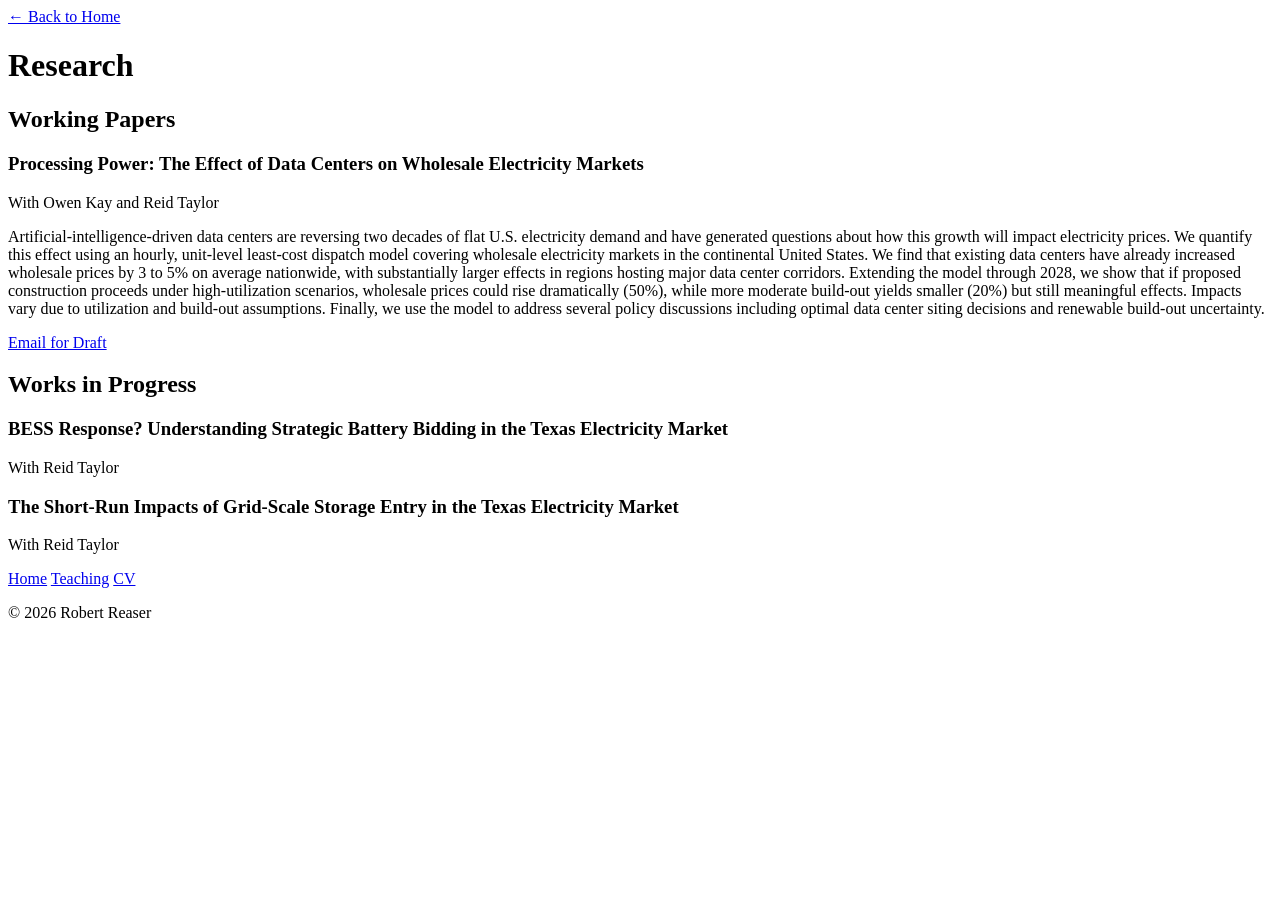
==== research.html @ 3b825744 "Update paper abstract in research.html" ====
<!DOCTYPE html>
<html lang="en">
<head>
    <meta charset="UTF-8">
    <meta name="viewport" content="width=device-width, initial-scale=1.0">
    <title>Research - Robert Reaser</title>
    <link rel="preconnect" href="https://fonts.googleapis.com">
    <link rel="preconnect" href="https://fonts.gstatic.com" crossorigin>
    <link href="https://fonts.googleapis.com/css2?family=Crimson+Pro:wght@300;400;600&family=Work+Sans:wght@400;500;600&display=swap" rel="stylesheet">
    <link rel="stylesheet" href="styles.css">
    <link rel="stylesheet" href="research.css">
</head>
<body>
    <div class="container">
        <header class="page-header">
            <a href="index.html" class="back-link">← Back to Home</a>
            <h1 class="page-title">Research</h1>
        </header>

        <section class="research-section">
            <h2 class="section-title">Working Papers</h2>
            
            <div class="paper">
                <h3 class="paper-title">Processing Power: The Effect of Data Centers on Wholesale Electricity Markets</h3>
                <p class="paper-meta">With Owen Kay and Reid Taylor</p>
                <p class="paper-abstract-short">Artificial-intelligence-driven data centers are reversing two decades of flat U.S. electricity demand and have generated questions about how this growth will impact electricity prices. We quantify this effect using an hourly, unit-level least-cost dispatch model covering wholesale electricity markets in the continental United States. We find that existing data centers have already increased wholesale prices by 3 to 5% on average nationwide, with substantially larger effects in regions hosting major data center corridors. Extending the model through 2028, we show that if proposed construction proceeds under high-utilization scenarios, wholesale prices could rise dramatically (50%), while more moderate build-out yields smaller (20%) but still meaningful effects. Impacts vary due to utilization and build-out assumptions. Finally, we use the model to address several policy discussions including optimal data center siting decisions and renewable build-out uncertainty.</p>
                <div class="paper-links">
                    <a href="mailto:rreaser@ucdavis.edu" class="paper-link">Email for Draft</a>
                </div>
            </div>

        </section>

        <section class="research-section">
            <h2 class="section-title">Works in Progress</h2>

            <div class="paper">
                <h3 class="paper-title">BESS Response? Understanding Strategic Battery Bidding in the Texas Electricity Market</h3>
                <p class="paper-meta">With Reid Taylor</p>
            </div>
            
            <div class="paper">
                <h3 class="paper-title">The Short-Run Impacts of Grid-Scale Storage Entry in the Texas Electricity Market</h3>
                <p class="paper-meta">With Reid Taylor</p>
            </div>

        </section>

        <nav class="navigation">
            <a href="index.html" class="nav-link">Home</a>
            <a href="teaching.html" class="nav-link">Teaching</a>
            <a href="cv.pdf" class="nav-link" target="_blank">CV</a>
        </nav>

        <footer class="footer">
            <p>© 2026 Robert Reaser</p>
        </footer>
    </div>

    <script src="script.js"></script>
</body>
</html>
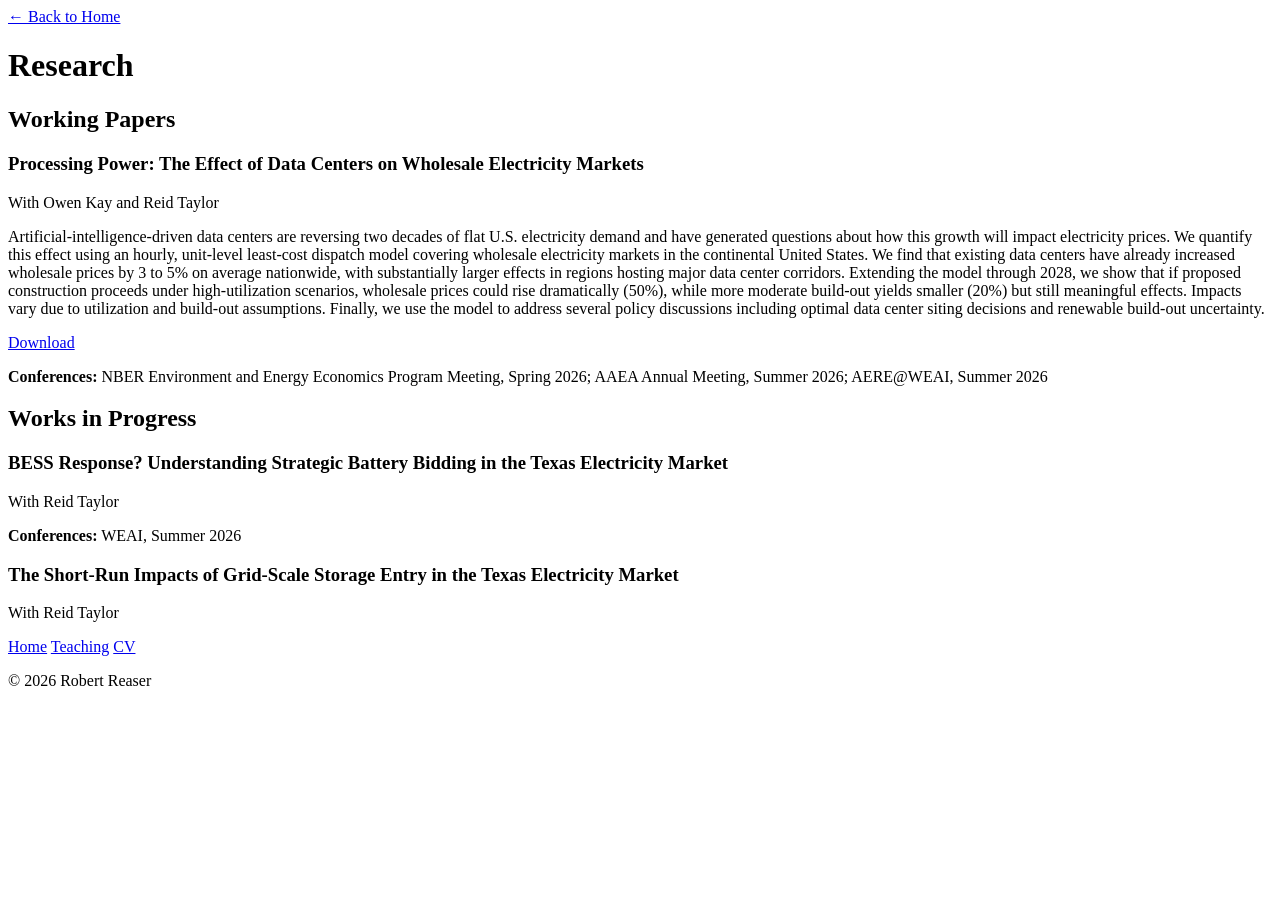
==== commit 032dbe38: "Modify conference details and add download link Updated conference information for two papers and ad" ====
--- a/research.html
+++ b/research.html
@@ -25,8 +25,9 @@
                 <p class="paper-meta">With Owen Kay and Reid Taylor</p>
                 <p class="paper-abstract-short">Artificial-intelligence-driven data centers are reversing two decades of flat U.S. electricity demand and have generated questions about how this growth will impact electricity prices. We quantify this effect using an hourly, unit-level least-cost dispatch model covering wholesale electricity markets in the continental United States. We find that existing data centers have already increased wholesale prices by 3 to 5% on average nationwide, with substantially larger effects in regions hosting major data center corridors. Extending the model through 2028, we show that if proposed construction proceeds under high-utilization scenarios, wholesale prices could rise dramatically (50%), while more moderate build-out yields smaller (20%) but still meaningful effects. Impacts vary due to utilization and build-out assumptions. Finally, we use the model to address several policy discussions including optimal data center siting decisions and renewable build-out uncertainty.</p>
                 <div class="paper-links">
-                    <a href="mailto:rreaser@ucdavis.edu" class="paper-link">Email for Draft</a>
+                    <a href="https://doi.org/10.24149/wp2606" class="paper-link">Download</a>
                 </div>
+                <p class="paper-conferences"><strong>Conferences:</strong> NBER Environment and Energy Economics Program Meeting, Spring 2026; AAEA Annual Meeting, Summer 2026; AERE@WEAI, Summer 2026</p>
             </div>
 
         </section>
@@ -37,6 +38,7 @@
             <div class="paper">
                 <h3 class="paper-title">BESS Response? Understanding Strategic Battery Bidding in the Texas Electricity Market</h3>
                 <p class="paper-meta">With Reid Taylor</p>
+                <p class="paper-conferences"><strong>Conferences:</strong> WEAI, Summer 2026</p>
             </div>
             
             <div class="paper">
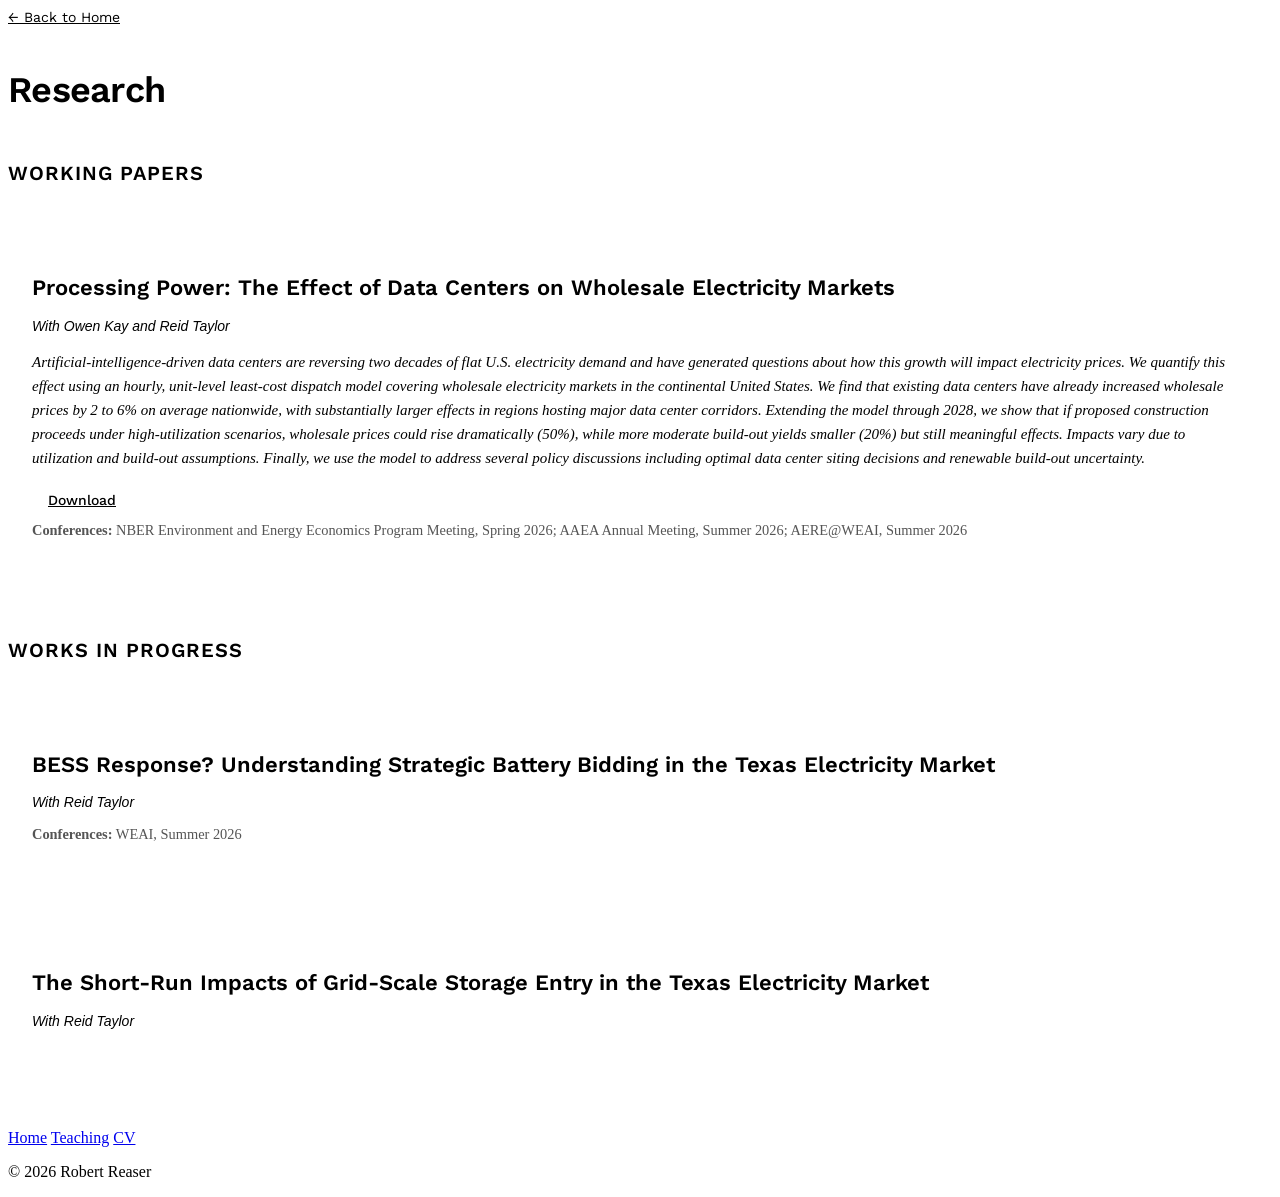
==== commit fa9d2668: "Update abstract with revised price impact estimates" ====
--- a/research.html
+++ b/research.html
@@ -23,7 +23,7 @@
             <div class="paper">
                 <h3 class="paper-title">Processing Power: The Effect of Data Centers on Wholesale Electricity Markets</h3>
                 <p class="paper-meta">With Owen Kay and Reid Taylor</p>
-                <p class="paper-abstract-short">Artificial-intelligence-driven data centers are reversing two decades of flat U.S. electricity demand and have generated questions about how this growth will impact electricity prices. We quantify this effect using an hourly, unit-level least-cost dispatch model covering wholesale electricity markets in the continental United States. We find that existing data centers have already increased wholesale prices by 3 to 5% on average nationwide, with substantially larger effects in regions hosting major data center corridors. Extending the model through 2028, we show that if proposed construction proceeds under high-utilization scenarios, wholesale prices could rise dramatically (50%), while more moderate build-out yields smaller (20%) but still meaningful effects. Impacts vary due to utilization and build-out assumptions. Finally, we use the model to address several policy discussions including optimal data center siting decisions and renewable build-out uncertainty.</p>
+                <p class="paper-abstract-short">Artificial-intelligence-driven data centers are reversing two decades of flat U.S. electricity demand and have generated questions about how this growth will impact electricity prices. We quantify this effect using an hourly, unit-level least-cost dispatch model covering wholesale electricity markets in the continental United States. We find that existing data centers have already increased wholesale prices by 2 to 6% on average nationwide, with substantially larger effects in regions hosting major data center corridors. Extending the model through 2028, we show that if proposed construction proceeds under high-utilization scenarios, wholesale prices could rise dramatically (50%), while more moderate build-out yields smaller (20%) but still meaningful effects. Impacts vary due to utilization and build-out assumptions. Finally, we use the model to address several policy discussions including optimal data center siting decisions and renewable build-out uncertainty.</p>
                 <div class="paper-links">
                     <a href="https://doi.org/10.24149/wp2606" class="paper-link">Download</a>
                 </div>
--- a/research.css
+++ b/research.css
@@ -0,0 +1,187 @@
+.page-header {
+    margin-bottom: 50px;
+    animation: fadeIn 0.8s ease-out;
+}
+
+.back-link {
+    font-family: 'Work Sans', sans-serif;
+    font-size: 14px;
+    color: var(--secondary-text);
+    display: inline-block;
+    margin-bottom: 20px;
+    transition: var(--transition);
+}
+
+.back-link:hover {
+    color: var(--accent-color);
+    transform: translateX(-5px);
+}
+
+.page-title {
+    font-family: 'Work Sans', sans-serif;
+    font-size: 36px;
+    font-weight: 600;
+    letter-spacing: -0.02em;
+    color: var(--primary-text);
+    margin-bottom: 10px;
+}
+
+.research-section {
+    margin-bottom: 60px;
+    animation: fadeIn 0.8s ease-out 0.3s both;
+}
+
+.section-title {
+    font-family: 'Work Sans', sans-serif;
+    font-size: 20px;
+    font-weight: 600;
+    letter-spacing: 0.05em;
+    text-transform: uppercase;
+    color: var(--accent-color);
+    margin-bottom: 30px;
+    padding-bottom: 12px;
+    border-bottom: 2px solid var(--border-color);
+}
+
+.paper {
+    margin-bottom: 40px;
+    padding: 24px;
+    background: var(--bg-subtle);
+    border-radius: 8px;
+    border: 1px solid var(--border-color);
+    transition: var(--transition);
+}
+
+.paper:hover {
+    transform: translateY(-2px);
+    box-shadow: 0 8px 24px rgba(0, 0, 0, 0.08);
+    border-color: var(--accent-color);
+}
+
+.paper-title {
+    font-family: 'Work Sans', sans-serif;
+    font-size: 22px;
+    font-weight: 600;
+    color: var(--primary-text);
+    margin-bottom: 8px;
+    line-height: 1.4;
+}
+
+.paper-meta {
+    font-family: 'Work Sans', sans-serif;
+    font-size: 14px;
+    color: var(--secondary-text);
+    margin-bottom: 16px;
+    font-style: italic;
+}
+
+.paper-abstract {
+    color: var(--secondary-text);
+    margin-bottom: 16px;
+    line-height: 1.7;
+}
+
+.paper-abstract-short {
+    font-size: 15px;
+    font-style: italic;
+    color: var(--secondary-text);
+    margin-bottom: 14px;
+    line-height: 1.6;
+}
+
+.paper-conferences {
+    font-size: 0.9rem;
+    color: #555;
+    margin-top: 0.4rem;
+}
+
+.paper-links {
+    display: flex;
+    gap: 20px;
+    flex-wrap: wrap;
+}
+
+.paper-link {
+    font-family: 'Work Sans', sans-serif;
+    font-size: 14px;
+    font-weight: 500;
+    color: var(--accent-color);
+    padding: 8px 16px;
+    border: 1px solid var(--accent-color);
+    border-radius: 4px;
+    transition: var(--transition);
+    display: inline-block;
+}
+
+.paper-link::after {
+    display: none;
+}
+
+.paper-link:hover {
+    background-color: var(--accent-color);
+    color: white;
+    transform: translateY(-2px);
+}
+
+.course {
+    margin-bottom: 30px;
+    padding: 20px;
+    background: var(--bg-subtle);
+    border-radius: 8px;
+    border: 1px solid var(--border-color);
+    transition: var(--transition);
+}
+
+.course:hover {
+    border-color: var(--accent-color);
+    box-shadow: 0 4px 12px rgba(0, 0, 0, 0.05);
+}
+
+.course-title {
+    font-family: 'Work Sans', sans-serif;
+    font-size: 20px;
+    font-weight: 600;
+    color: var(--primary-text);
+    margin-bottom: 6px;
+}
+
+.course-meta {
+    font-family: 'Work Sans', sans-serif;
+    font-size: 14px;
+    color: var(--secondary-text);
+    margin-bottom: 12px;
+}
+
+.course-description {
+    color: var(--secondary-text);
+    line-height: 1.7;
+}
+
+@media (max-width: 768px) {
+    .page-title {
+        font-size: 32px;
+    }
+
+    .section-title {
+        font-size: 18px;
+    }
+
+    .paper,
+    .course {
+        padding: 18px;
+    }
+
+    .paper-title,
+    .course-title {
+        font-size: 18px;
+    }
+
+    .paper-links {
+        flex-direction: column;
+        gap: 12px;
+    }
+
+    .paper-link {
+        text-align: center;
+    }
+}
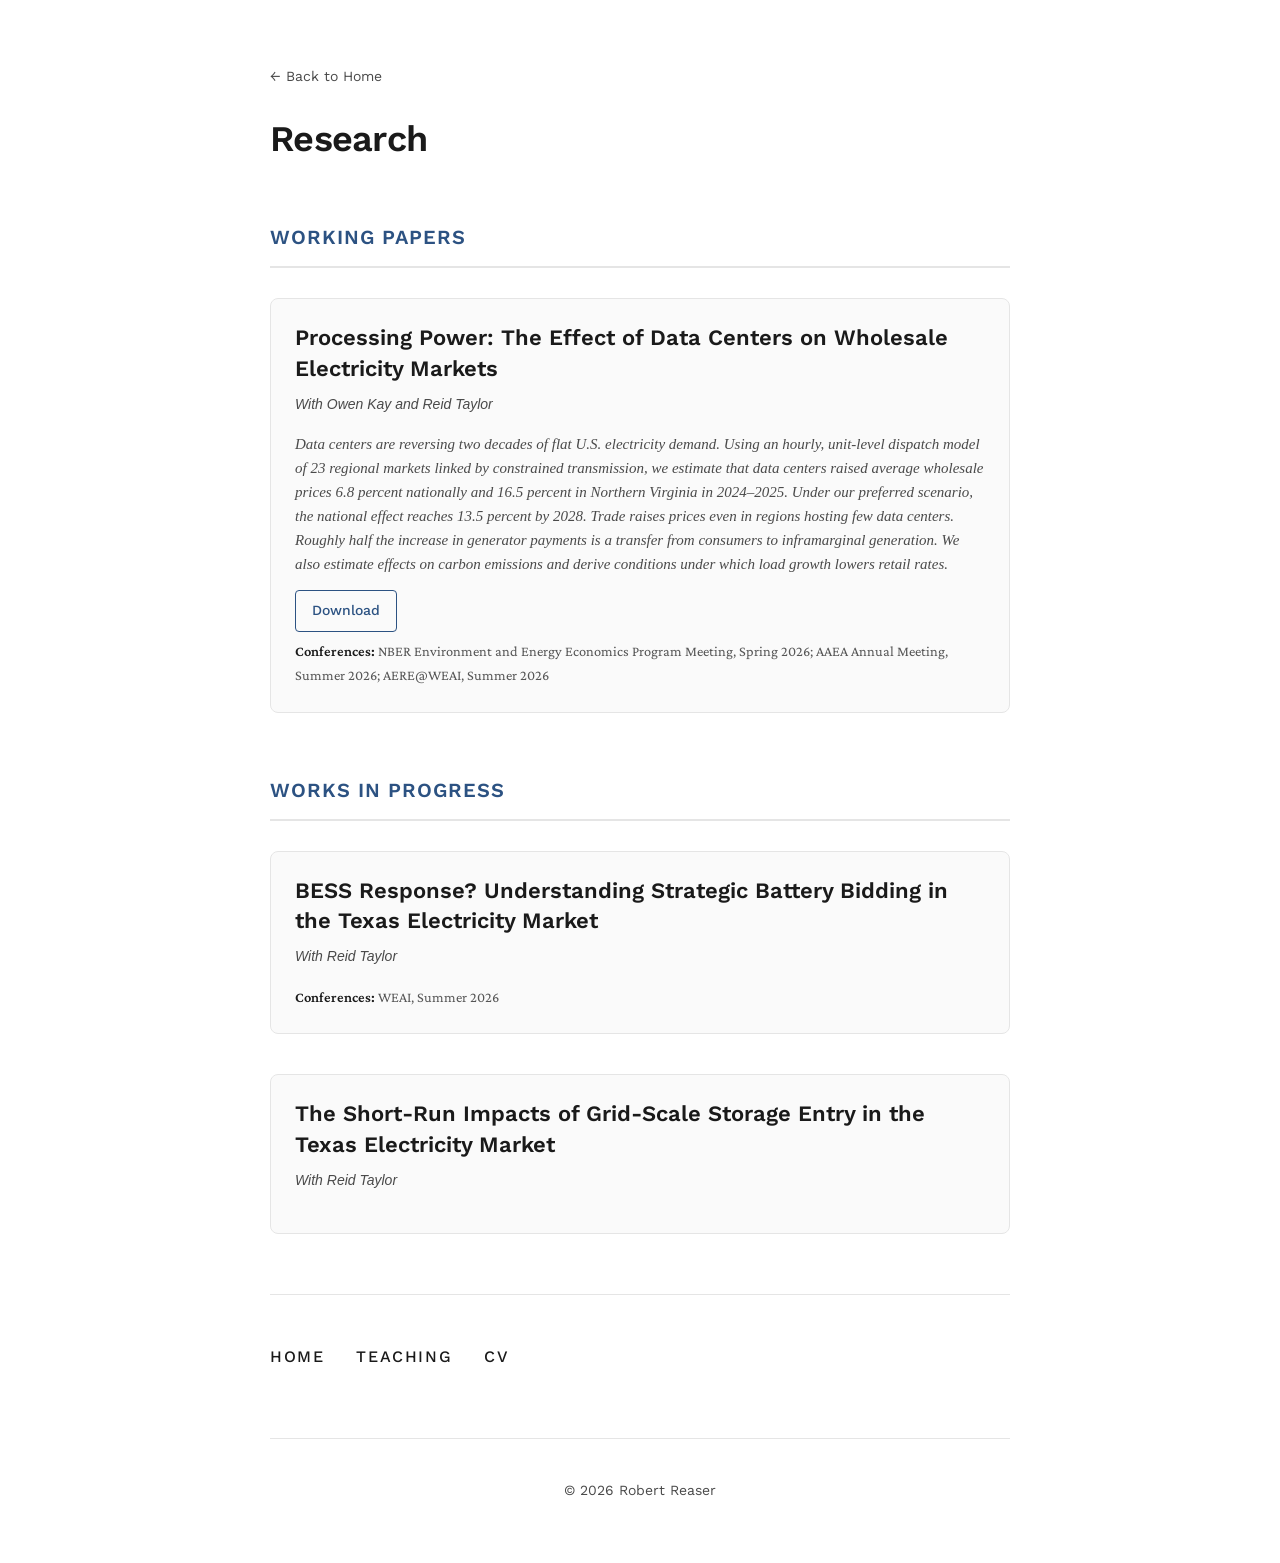
==== commit 1273b461: "Add files via upload" ====
--- a/research.html
+++ b/research.html
@@ -23,9 +23,9 @@
             <div class="paper">
                 <h3 class="paper-title">Processing Power: The Effect of Data Centers on Wholesale Electricity Markets</h3>
                 <p class="paper-meta">With Owen Kay and Reid Taylor</p>
-                <p class="paper-abstract-short">Artificial-intelligence-driven data centers are reversing two decades of flat U.S. electricity demand and have generated questions about how this growth will impact electricity prices. We quantify this effect using an hourly, unit-level least-cost dispatch model covering wholesale electricity markets in the continental United States. We find that existing data centers have already increased wholesale prices by 2 to 6% on average nationwide, with substantially larger effects in regions hosting major data center corridors. Extending the model through 2028, we show that if proposed construction proceeds under high-utilization scenarios, wholesale prices could rise dramatically (50%), while more moderate build-out yields smaller (20%) but still meaningful effects. Impacts vary due to utilization and build-out assumptions. Finally, we use the model to address several policy discussions including optimal data center siting decisions and renewable build-out uncertainty.</p>
+                <p class="paper-abstract-short">Data centers are reversing two decades of flat U.S. electricity demand. Using an hourly, unit-level dispatch model of 23 regional markets linked by constrained transmission, we estimate that data centers raised average wholesale prices 6.8 percent nationally and 16.5 percent in Northern Virginia in 2024–2025. Under our preferred scenario, the national effect reaches 13.5 percent by 2028. Trade raises prices even in regions hosting few data centers. Roughly half the increase in generator payments is a transfer from consumers to inframarginal generation. We also estimate effects on carbon emissions and derive conditions under which load growth lowers retail rates.</p>
                 <div class="paper-links">
-                    <a href="https://doi.org/10.24149/wp2606" class="paper-link">Download</a>
+                    <a href="data_centers_JMP.pdf" class="paper-link" download="Reaser_JMP.pdf">Download</a>
                 </div>
                 <p class="paper-conferences"><strong>Conferences:</strong> NBER Environment and Energy Economics Program Meeting, Spring 2026; AAEA Annual Meeting, Summer 2026; AERE@WEAI, Summer 2026</p>
             </div>
--- a/styles.css
+++ b/styles.css
@@ -0,0 +1,379 @@
+:root {
+    --primary-text: #1a1a1a;
+    --secondary-text: #4a4a4a;
+    --accent-color: #2c5282;
+    --accent-hover: #1a365d;
+    --border-color: #e5e5e5;
+    --bg-main: #ffffff;
+    --bg-subtle: #fafafa;
+    --highlight-bg: #f7f9fc;
+    --transition: all 0.3s cubic-bezier(0.4, 0, 0.2, 1);
+}
+
+* {
+    margin: 0;
+    padding: 0;
+    box-sizing: border-box;
+}
+
+body {
+    font-family: 'Crimson Pro', Georgia, serif;
+    font-size: 18px;
+    line-height: 1.7;
+    color: var(--primary-text);
+    background-color: var(--bg-main);
+    -webkit-font-smoothing: antialiased;
+    -moz-osx-font-smoothing: grayscale;
+}
+
+.container {
+    max-width: 800px;
+    margin: 0 auto;
+    padding: 60px 30px;
+    animation: fadeIn 0.8s ease-out;
+}
+
+@keyframes fadeIn {
+    from {
+        opacity: 0;
+        transform: translateY(20px);
+    }
+    to {
+        opacity: 1;
+        transform: translateY(0);
+    }
+}
+
+.header {
+    margin-bottom: 60px;
+}
+
+.profile-section {
+    display: grid;
+    grid-template-columns: 360px 1fr;
+    grid-template-rows: auto 1fr;
+    grid-template-areas:
+        "photo content"
+        "jmp   content";
+    column-gap: 40px;
+    row-gap: 12px;
+    align-items: start;
+}
+
+.profile-image-container {
+    grid-area: photo;
+    animation: slideInLeft 0.8s ease-out 0.2s both;
+}
+
+@keyframes slideInLeft {
+    from {
+        opacity: 0;
+        transform: translateX(-30px);
+    }
+    to {
+        opacity: 1;
+        transform: translateX(0);
+    }
+}
+
+.profile-image {
+    display: block;
+    width: 360px;
+    height: 440px;
+    border-radius: 8px;
+    object-fit: cover;
+    border: 1px solid var(--border-color);
+    transition: var(--transition);
+}
+
+.profile-image:hover {
+    transform: scale(1.02);
+    box-shadow: 0 10px 30px rgba(0, 0, 0, 0.1);
+}
+
+.profile-content {
+    grid-area: content;
+    animation: slideInRight 0.8s ease-out 0.3s both;
+}
+
+@keyframes slideInRight {
+    from {
+        opacity: 0;
+        transform: translateX(30px);
+    }
+    to {
+        opacity: 1;
+        transform: translateX(0);
+    }
+}
+
+.name {
+    font-family: 'Work Sans', sans-serif;
+    font-size: 42px;
+    font-weight: 600;
+    letter-spacing: -0.02em;
+    margin-bottom: 24px;
+    color: var(--primary-text);
+    line-height: 1.2;
+}
+
+.bio,
+.research-intro,
+.contact {
+    margin-bottom: 18px;
+    color: var(--secondary-text);
+}
+
+.job-market {
+    margin: 28px 0;
+    padding: 18px 24px;
+    background: linear-gradient(135deg, var(--highlight-bg) 0%, #ffffff 100%);
+    border-left: 4px solid var(--accent-color);
+    border-radius: 6px;
+    animation: pulse 2s ease-in-out infinite;
+}
+
+@keyframes pulse {
+    0%, 100% {
+        transform: translateX(0);
+    }
+    50% {
+        transform: translateX(2px);
+    }
+}
+
+.highlight {
+    font-family: 'Work Sans', sans-serif;
+    font-size: 16px;
+    font-weight: 600;
+    color: var(--accent-color);
+    letter-spacing: 0.02em;
+}
+
+a {
+    color: var(--accent-color);
+    text-decoration: none;
+    position: relative;
+    transition: var(--transition);
+}
+
+a::after {
+    content: '';
+    position: absolute;
+    bottom: -2px;
+    left: 0;
+    width: 0;
+    height: 1px;
+    background-color: var(--accent-color);
+    transition: width 0.3s ease;
+}
+
+a:hover {
+    color: var(--accent-hover);
+}
+
+a:hover::after {
+    width: 100%;
+}
+
+strong {
+    font-weight: 600;
+    color: var(--primary-text);
+}
+
+/* Job market paper callout */
+.jmp {
+    grid-area: jmp;
+    display: flex;
+    align-items: center;
+    justify-content: space-between;
+    gap: 16px;
+    padding: 12px 18px;
+    background: var(--highlight-bg);
+    border: 1px solid var(--border-color);
+    border-left: 3px solid var(--accent-color);
+    border-radius: 6px;
+    animation: slideInLeft 0.8s ease-out 0.3s both;
+}
+
+.jmp-label {
+    font-family: 'Work Sans', sans-serif;
+    font-size: 12px;
+    font-weight: 600;
+    letter-spacing: 0.1em;
+    text-transform: uppercase;
+    color: var(--accent-color);
+    line-height: 1.4;
+}
+
+.jmp-title {
+    font-size: 19px;
+    font-weight: 600;
+    line-height: 1.3;
+    color: var(--primary-text);
+}
+
+.jmp-button {
+    flex-shrink: 0;
+    display: inline-flex;
+    align-items: center;
+    gap: 8px;
+    font-family: 'Work Sans', sans-serif;
+    font-size: 14px;
+    font-weight: 500;
+    line-height: 1.4;
+    color: #ffffff;
+    background-color: var(--accent-color);
+    padding: 9px 16px;
+    border-radius: 4px;
+}
+
+.jmp-button::after {
+    display: none;
+}
+
+.jmp-button:hover {
+    color: #ffffff;
+    background-color: var(--accent-hover);
+}
+
+.jmp-button:focus-visible {
+    outline: 2px solid var(--accent-color);
+    outline-offset: 3px;
+}
+
+.jmp-icon {
+    width: 16px;
+    height: 16px;
+    fill: none;
+    stroke: currentColor;
+    stroke-width: 2;
+    stroke-linecap: round;
+    stroke-linejoin: round;
+}
+
+.navigation {
+    display: flex;
+    gap: 32px;
+    margin-bottom: 60px;
+    padding-top: 40px;
+    border-top: 1px solid var(--border-color);
+    animation: fadeIn 0.8s ease-out 0.6s both;
+}
+
+.nav-link {
+    font-family: 'Work Sans', sans-serif;
+    font-size: 16px;
+    font-weight: 500;
+    color: var(--primary-text);
+    text-transform: uppercase;
+    letter-spacing: 0.1em;
+    padding: 8px 0;
+    position: relative;
+    transition: var(--transition);
+}
+
+.nav-link::after {
+    content: '';
+    position: absolute;
+    bottom: 0;
+    left: 0;
+    width: 0;
+    height: 2px;
+    background-color: var(--accent-color);
+    transition: width 0.3s ease;
+}
+
+.nav-link:hover {
+    color: var(--accent-color);
+}
+
+.nav-link:hover::after {
+    width: 100%;
+}
+
+.footer {
+    padding-top: 40px;
+    border-top: 1px solid var(--border-color);
+    animation: fadeIn 0.8s ease-out 0.8s both;
+}
+
+.footer p {
+    font-family: 'Work Sans', sans-serif;
+    font-size: 14px;
+    color: var(--secondary-text);
+    text-align: center;
+}
+
+/* Responsive Design */
+@media (max-width: 768px) {
+    .container {
+        padding: 40px 20px;
+    }
+
+    .profile-section {
+        grid-template-columns: 1fr;
+        grid-template-rows: auto;
+        grid-template-areas:
+            "photo"
+            "content"
+            "jmp";
+        gap: 30px;
+    }
+
+    .profile-image-container {
+        width: 100%;
+        display: flex;
+        justify-content: center;
+    }
+
+    .profile-image {
+        width: 160px;
+        height: 190px;
+    }
+
+    .name {
+        font-size: 36px;
+        text-align: center;
+    }
+
+    .navigation {
+        flex-direction: column;
+        gap: 20px;
+        align-items: center;
+    }
+
+    .nav-link {
+        width: 100%;
+        text-align: center;
+    }
+}
+
+@media (max-width: 480px) {
+    body {
+        font-size: 16px;
+    }
+
+    .name {
+        font-size: 32px;
+    }
+
+    .profile-image {
+        width: 140px;
+        height: 170px;
+    }
+
+    .job-market {
+        padding: 14px 18px;
+    }
+
+    .jmp {
+        flex-direction: column;
+        align-items: stretch;
+        gap: 12px;
+    }
+
+    .jmp-button {
+        justify-content: center;
+    }
+}
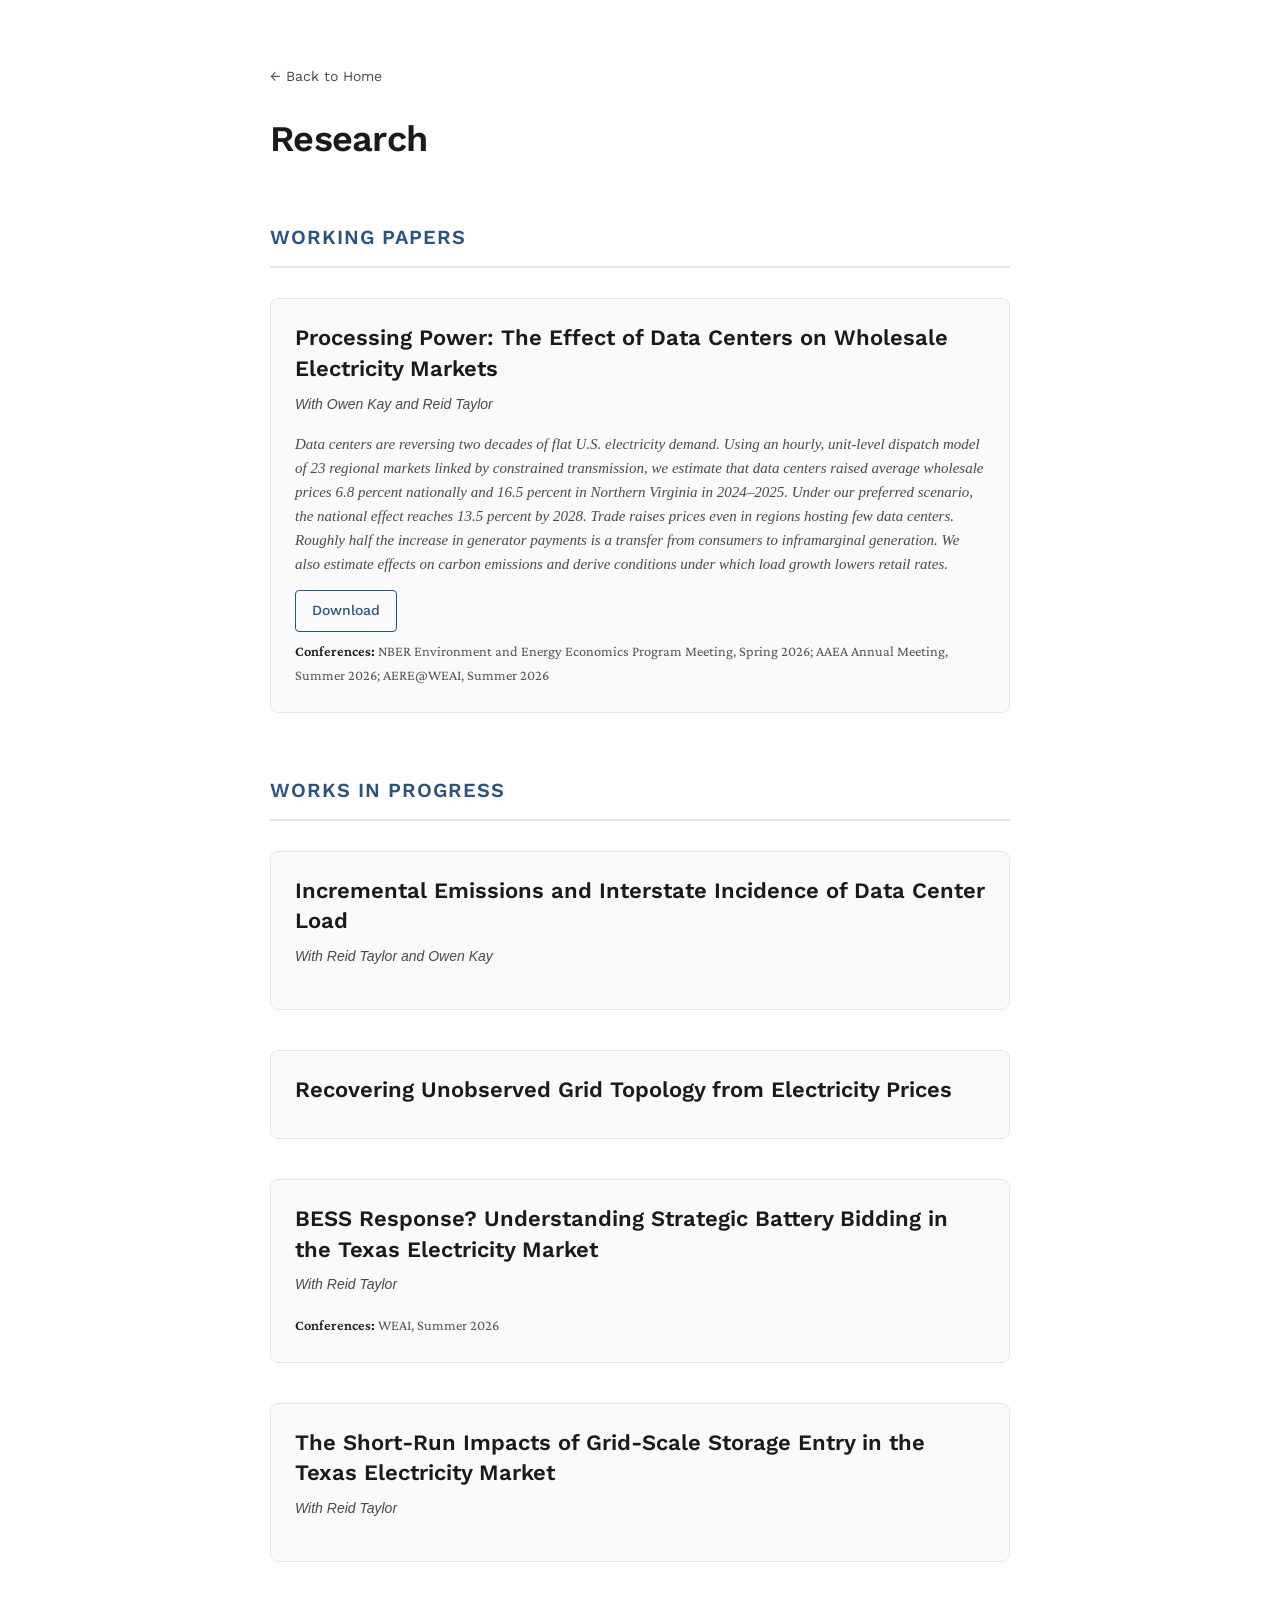
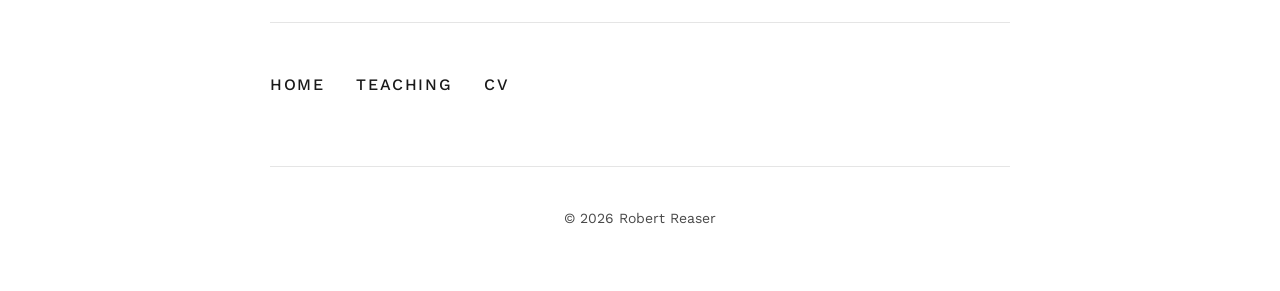
==== commit 7a115ae5: "Update research.html with new paper titles Added new research papers to the Works in Progress sectio" ====
--- a/research.html
+++ b/research.html
@@ -36,6 +36,15 @@
             <h2 class="section-title">Works in Progress</h2>
 
             <div class="paper">
+                <h3 class="paper-title">Incremental Emissions and Interstate Incidence of Data Center Load</h3>
+                <p class="paper-meta">With Reid Taylor and Owen Kay</p>
+            </div>
+
+            <div class="paper">
+                <h3 class="paper-title">Recovering Unobserved Grid Topology from Electricity Prices</h3>
+            </div>
+
+            <div class="paper">
                 <h3 class="paper-title">BESS Response? Understanding Strategic Battery Bidding in the Texas Electricity Market</h3>
                 <p class="paper-meta">With Reid Taylor</p>
                 <p class="paper-conferences"><strong>Conferences:</strong> WEAI, Summer 2026</p>
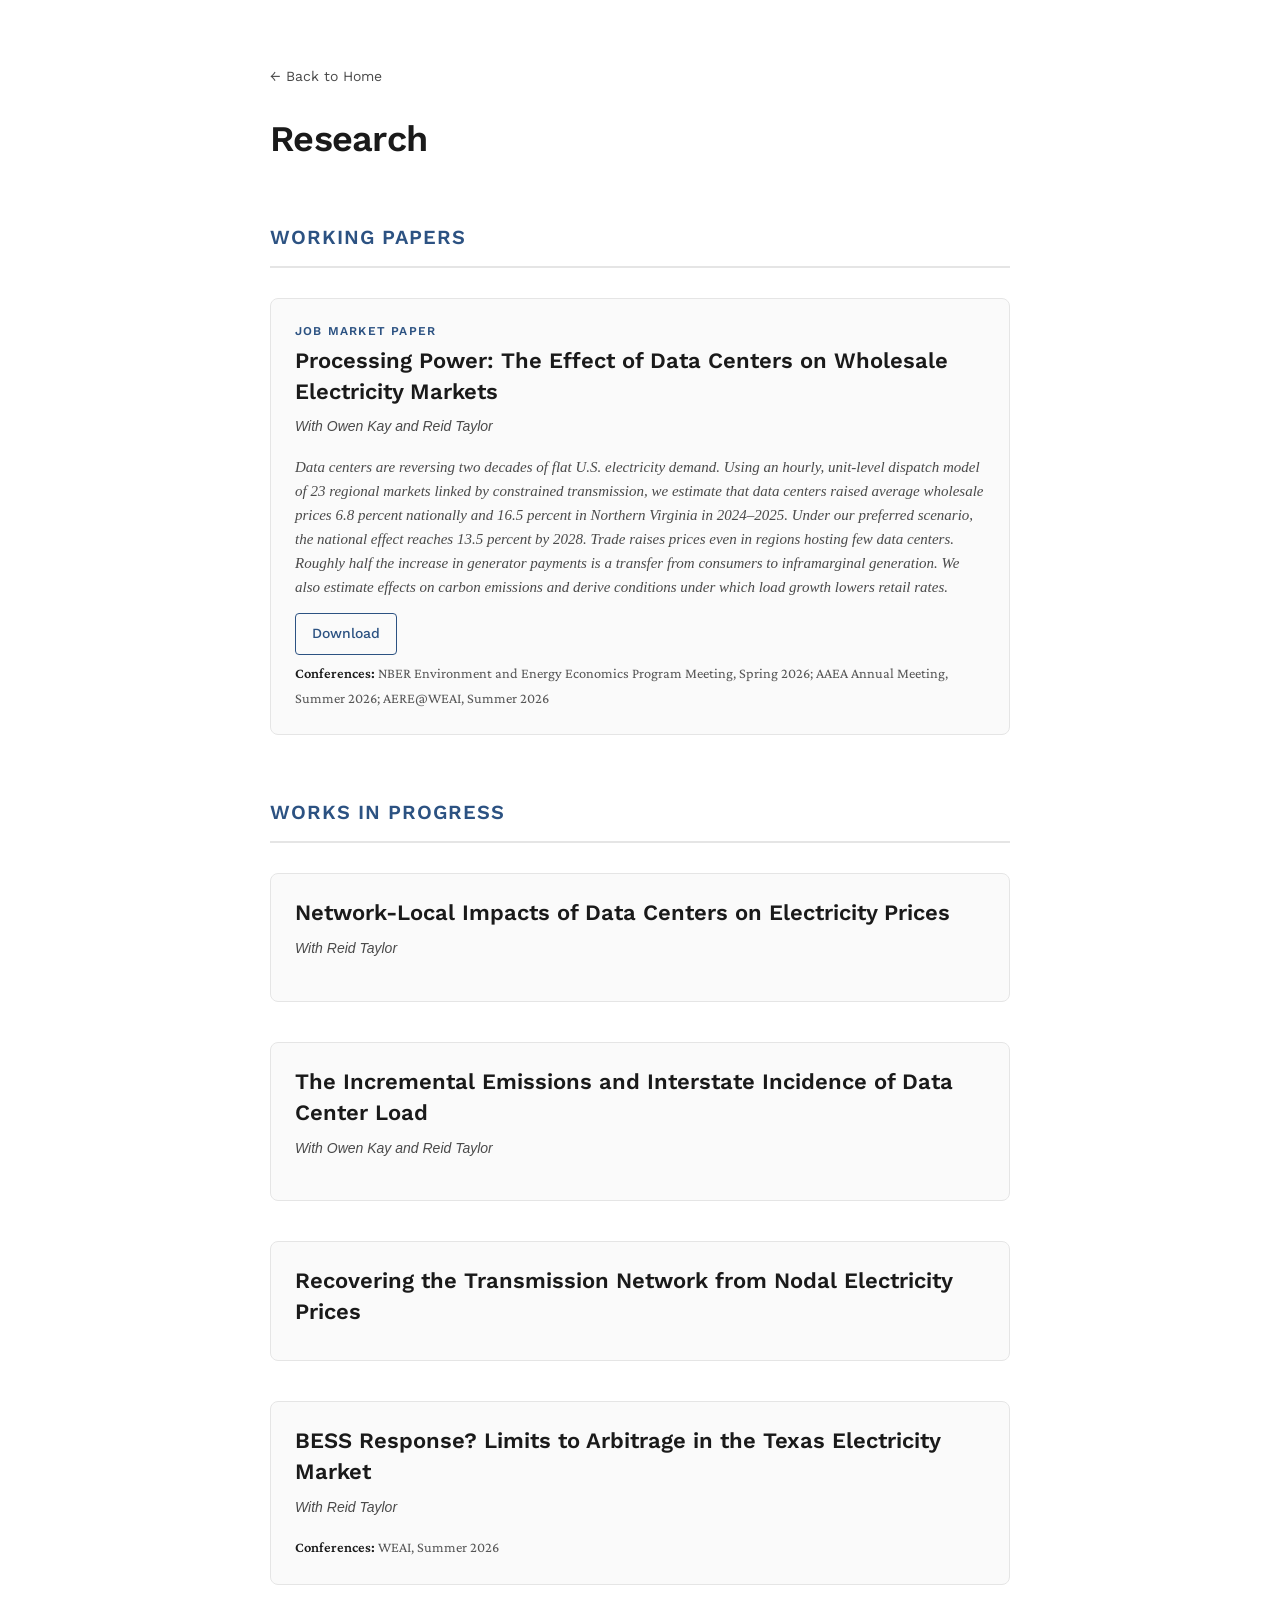
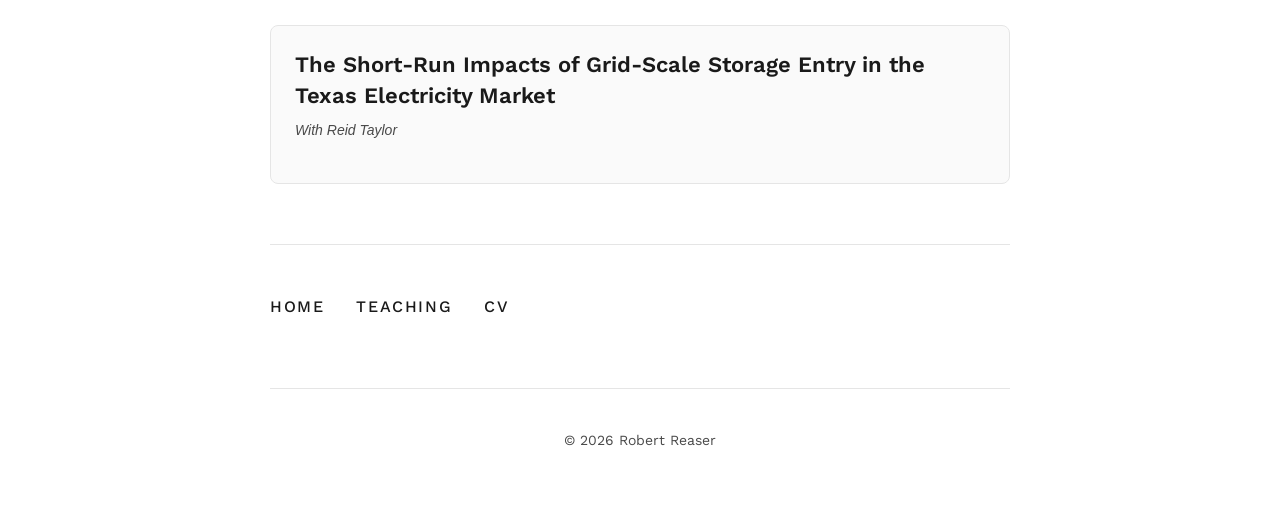
==== commit ce44c854: "Update stylesheet version and paper details Updated stylesheet link version and modified paper title" ====
--- a/research.html
+++ b/research.html
@@ -7,7 +7,7 @@
     <link rel="preconnect" href="https://fonts.googleapis.com">
     <link rel="preconnect" href="https://fonts.gstatic.com" crossorigin>
     <link href="https://fonts.googleapis.com/css2?family=Crimson+Pro:wght@300;400;600&family=Work+Sans:wght@400;500;600&display=swap" rel="stylesheet">
-    <link rel="stylesheet" href="styles.css">
+    <link rel="stylesheet" href="styles.css?v=3">
     <link rel="stylesheet" href="research.css">
 </head>
 <body>
@@ -19,8 +19,9 @@
 
         <section class="research-section">
             <h2 class="section-title">Working Papers</h2>
-            
+
             <div class="paper">
+                <p class="jmp-label">Job Market Paper</p>
                 <h3 class="paper-title">Processing Power: The Effect of Data Centers on Wholesale Electricity Markets</h3>
                 <p class="paper-meta">With Owen Kay and Reid Taylor</p>
                 <p class="paper-abstract-short">Data centers are reversing two decades of flat U.S. electricity demand. Using an hourly, unit-level dispatch model of 23 regional markets linked by constrained transmission, we estimate that data centers raised average wholesale prices 6.8 percent nationally and 16.5 percent in Northern Virginia in 2024–2025. Under our preferred scenario, the national effect reaches 13.5 percent by 2028. Trade raises prices even in regions hosting few data centers. Roughly half the increase in generator payments is a transfer from consumers to inframarginal generation. We also estimate effects on carbon emissions and derive conditions under which load growth lowers retail rates.</p>
@@ -36,20 +37,25 @@
             <h2 class="section-title">Works in Progress</h2>
 
             <div class="paper">
-                <h3 class="paper-title">Incremental Emissions and Interstate Incidence of Data Center Load</h3>
-                <p class="paper-meta">With Reid Taylor and Owen Kay</p>
+                <h3 class="paper-title">Network-Local Impacts of Data Centers on Electricity Prices</h3>
+                <p class="paper-meta">With Reid Taylor</p>
             </div>
 
             <div class="paper">
-                <h3 class="paper-title">Recovering Unobserved Grid Topology from Electricity Prices</h3>
+                <h3 class="paper-title">The Incremental Emissions and Interstate Incidence of Data Center Load</h3>
+                <p class="paper-meta">With Owen Kay and Reid Taylor</p>
             </div>
 
             <div class="paper">
-                <h3 class="paper-title">BESS Response? Understanding Strategic Battery Bidding in the Texas Electricity Market</h3>
+                <h3 class="paper-title">Recovering the Transmission Network from Nodal Electricity Prices</h3>
+            </div>
+
+            <div class="paper">
+                <h3 class="paper-title">BESS Response? Limits to Arbitrage in the Texas Electricity Market</h3>
                 <p class="paper-meta">With Reid Taylor</p>
                 <p class="paper-conferences"><strong>Conferences:</strong> WEAI, Summer 2026</p>
             </div>
-            
+
             <div class="paper">
                 <h3 class="paper-title">The Short-Run Impacts of Grid-Scale Storage Entry in the Texas Electricity Market</h3>
                 <p class="paper-meta">With Reid Taylor</p>
--- a/styles.css
+++ b/styles.css
@@ -181,14 +181,14 @@
     color: var(--primary-text);
 }
 
-/* Job market paper callout */
+/* Job market paper callout: label, title, then button, stacked so the
+   full title gets the whole width of the column under the photo */
 .jmp {
     grid-area: jmp;
     display: flex;
-    align-items: center;
-    justify-content: space-between;
-    gap: 16px;
-    padding: 12px 18px;
+    flex-direction: column;
+    align-items: flex-start;
+    padding: 16px 20px 18px;
     background: var(--highlight-bg);
     border: 1px solid var(--border-color);
     border-left: 3px solid var(--accent-color);
@@ -204,20 +204,31 @@
     text-transform: uppercase;
     color: var(--accent-color);
     line-height: 1.4;
+    margin-bottom: 6px;
 }
 
 .jmp-title {
-    font-size: 19px;
-    font-weight: 600;
-    line-height: 1.3;
-    color: var(--primary-text);
+    font-size: 20px;
+    font-weight: 600;
+    line-height: 1.25;
+    color: var(--primary-text);
+}
+
+.jmp-subtitle {
+    display: block;
+    margin-top: 3px;
+    font-size: 17px;
+    font-weight: 400;
+    line-height: 1.35;
+    color: var(--secondary-text);
+    text-wrap: balance;
 }
 
 .jmp-button {
-    flex-shrink: 0;
     display: inline-flex;
     align-items: center;
     gap: 8px;
+    margin-top: 14px;
     font-family: 'Work Sans', sans-serif;
     font-size: 14px;
     font-weight: 500;
@@ -367,13 +378,8 @@
         padding: 14px 18px;
     }
 
-    .jmp {
-        flex-direction: column;
-        align-items: stretch;
-        gap: 12px;
-    }
-
     .jmp-button {
+        align-self: stretch;
         justify-content: center;
     }
 }
